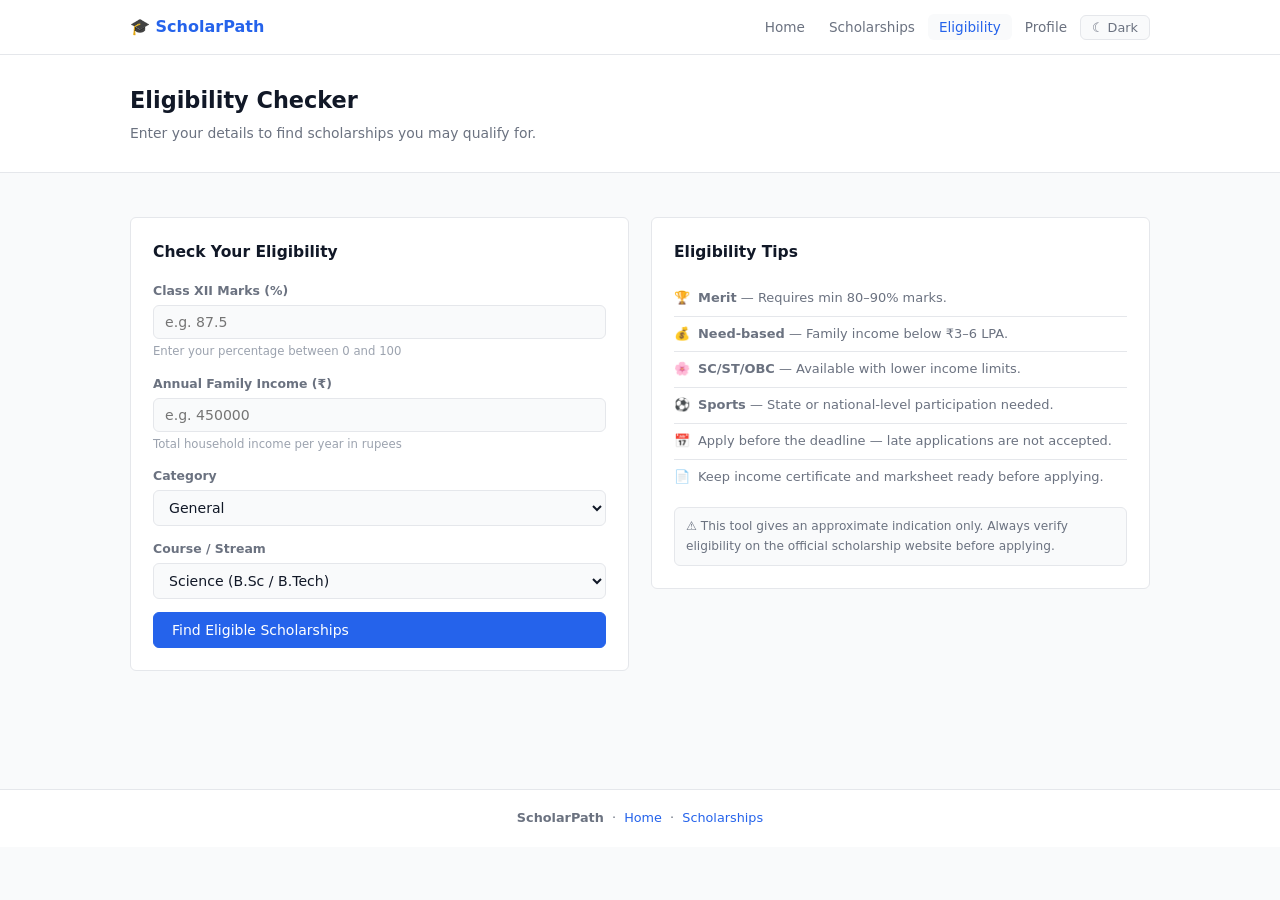
==== calculator.html @ 32f143f3 "Add files via upload" ====
<!DOCTYPE html>
<html lang="en">
<head>
  <meta charset="UTF-8">
  <meta name="viewport" content="width=device-width, initial-scale=1.0">
  <meta name="description" content="Check your scholarship eligibility. Enter your marks, income, and category to see matching scholarships.">
  <title>Eligibility Checker — ScholarPath</title>
  <link rel="stylesheet" href="style.css">
</head>
<body data-page="calculator">

<nav class="navbar">
  <div class="container navbar-inner">
    <a href="index.html" class="nav-logo">🎓 ScholarPath</a>
    <button class="hamburger" id="hamburger" aria-label="Toggle navigation" aria-expanded="false">☰</button>
    <ul class="nav-links" id="navLinks">
      <li><a href="index.html"        class="nav-link">Home</a></li>
      <li><a href="scholarships.html" class="nav-link">Scholarships</a></li>
      <li><a href="calculator.html"   class="nav-link">Eligibility</a></li>
      <li><a href="profile.html"      class="nav-link">Profile</a></li>
      <li><button id="darkBtn" aria-label="Toggle dark mode">☾ Dark</button></li>
    </ul>
  </div>
</nav>

<div class="page-header">
  <div class="container">
    <h1>Eligibility Checker</h1>
    <p>Enter your details to find scholarships you may qualify for.</p>
  </div>
</div>

<main class="section">
  <div class="container">
    <div class="calc-wrap">

      <div>
        <div class="calc-card">
          <h2>Check Your Eligibility</h2>
          <form id="eligForm" novalidate>

            <div class="form-group">
              <label for="marks">Class XII Marks (%)</label>
              <input type="number" id="marks" min="0" max="100" step="0.1" placeholder="e.g. 87.5" required aria-required="true" aria-describedby="marksErr">
              <p class="err-msg" id="marksErr" role="alert"></p>
              <p class="form-hint">Enter your percentage between 0 and 100</p>
            </div>

            <div class="form-group">
              <label for="income">Annual Family Income (₹)</label>
              <input type="number" id="income" min="0" step="10000" placeholder="e.g. 450000" required aria-required="true" aria-describedby="incomeErr">
              <p class="err-msg" id="incomeErr" role="alert"></p>
              <p class="form-hint">Total household income per year in rupees</p>
            </div>

            <div class="form-group">
              <label for="catSel">Category</label>
              <select id="catSel" aria-required="true">
                <option value="general">General</option>
                <option value="obc">OBC</option>
                <option value="sc">SC</option>
                <option value="st">ST</option>
                <option value="ews">EWS</option>
              </select>
            </div>

            <div class="form-group">
              <label for="course">Course / Stream</label>
              <select id="course">
                <option value="science">Science (B.Sc / B.Tech)</option>
                <option value="arts">Arts / Humanities</option>
                <option value="commerce">Commerce (B.Com / BBA)</option>
                <option value="medicine">Medicine (MBBS / BDS)</option>
                <option value="law">Law (LLB)</option>
                <option value="other">Other</option>
              </select>
            </div>

            <button type="submit" class="btn btn-primary" style="width:100%;" aria-label="Find eligible scholarships">
              Find Eligible Scholarships
            </button>

          </form>
        </div>

        <div id="results" class="results-box" aria-live="polite"></div>
      </div>

      <div class="tips-card">
        <h3>Eligibility Tips</h3>
        <ul class="tips-list">
          <li><span>🏆</span><span><strong>Merit</strong> — Requires min 80–90% marks.</span></li>
          <li><span>💰</span><span><strong>Need-based</strong> — Family income below ₹3–6 LPA.</span></li>
          <li><span>🌸</span><span><strong>SC/ST/OBC</strong> — Available with lower income limits.</span></li>
          <li><span>⚽</span><span><strong>Sports</strong> — State or national-level participation needed.</span></li>
          <li><span>📅</span><span>Apply before the deadline — late applications are not accepted.</span></li>
          <li><span>📄</span><span>Keep income certificate and marksheet ready before applying.</span></li>
        </ul>
        <div class="disclaimer">
          ⚠ This tool gives an approximate indication only. Always verify eligibility on the official scholarship website before applying.
        </div>
      </div>

    </div>
  </div>
</main>

<footer class="footer">
  <strong>ScholarPath</strong> &nbsp;·&nbsp;
  <a href="index.html">Home</a> &nbsp;·&nbsp;
  <a href="scholarships.html">Scholarships</a>
</footer>

<script type="module" src="app.js" defer></script>
</body>
</html>
---- style.css ----
:root {
  --blue:    #2563eb;
  --blue-bg: #eff6ff;
  --green:   #16a34a;
  --red:     #dc2626;
  --yellow:  #d97706;
  --bg:      #f9fafb;
  --white:   #ffffff;
  --text:    #111827;
  --muted:   #6b7280;
  --light:   #9ca3af;
  --border:  #e5e7eb;
  --radius:  6px;
  --font:    system-ui, -apple-system, sans-serif;
}

[data-theme="dark"] {
  --bg:      #111827;
  --white:   #1f2937;
  --text:    #f9fafb;
  --muted:   #9ca3af;
  --light:   #6b7280;
  --border:  #374151;
  --blue-bg: #1e3a8a;
}

*, *::before, *::after { box-sizing: border-box; margin: 0; padding: 0; }
html { scroll-behavior: smooth; }
body { font-family: var(--font); background: var(--bg); color: var(--text); font-size: 15px; line-height: 1.6; }
img  { max-width: 100%; display: block; }
a    { color: var(--blue); text-decoration: none; }
a:hover { text-decoration: underline; }

.hidden { display: none !important; }
.container { max-width: 1060px; margin: 0 auto; padding: 0 20px; }
.section   { padding: 44px 0; }

.btn {
  display: inline-flex;
  align-items: center;
  gap: 6px;
  padding: 9px 18px;
  border-radius: var(--radius);
  font-family: var(--font);
  font-size: 0.875rem;
  font-weight: 500;
  cursor: pointer;
  border: 1px solid transparent;
  transition: background 0.15s, border-color 0.15s;
}
.btn-primary { background: var(--blue); color: #fff; border-color: var(--blue); }
.btn-primary:hover { background: #1d4ed8; text-decoration: none; }
.btn-outline { background: transparent; color: var(--blue); border-color: var(--blue); }
.btn-outline:hover { background: var(--blue-bg); text-decoration: none; }

/* Navbar */
.navbar { background: var(--white); border-bottom: 1px solid var(--border); position: sticky; top: 0; z-index: 100; }
.navbar-inner { display: flex; align-items: center; justify-content: space-between; height: 54px; }
.nav-logo { font-weight: 700; font-size: 1rem; color: var(--blue) !important; text-decoration: none; }
.nav-links { display: flex; align-items: center; gap: 2px; list-style: none; }
.nav-links a { color: var(--muted); font-size: 0.85rem; padding: 5px 11px; border-radius: var(--radius); transition: background 0.15s, color 0.15s; }
.nav-links a:hover, .nav-links a.active { background: var(--bg); color: var(--text); text-decoration: none; }
.nav-links a.active { color: var(--blue); font-weight: 500; }
#darkBtn { background: var(--bg); border: 1px solid var(--border); color: var(--muted); padding: 4px 11px; border-radius: var(--radius); cursor: pointer; font-size: 0.8rem; font-family: var(--font); }
#darkBtn:hover { background: var(--border); }
.hamburger { display: none; background: none; border: none; color: var(--text); font-size: 1.2rem; cursor: pointer; }

/* Hero */
.hero { background: var(--white); border-bottom: 1px solid var(--border); padding: 52px 0; }
.hero-inner { display: grid; grid-template-columns: 1fr 1fr; gap: 48px; align-items: center; }
.hero-label { display: inline-block; background: var(--blue-bg); color: var(--blue); font-size: 0.75rem; font-weight: 600; padding: 2px 9px; border-radius: 4px; margin-bottom: 12px; }
.hero h1   { font-size: clamp(1.5rem, 3vw, 2.1rem); font-weight: 700; line-height: 1.25; margin-bottom: 12px; }
.hero p    { color: var(--muted); font-size: 0.93rem; margin-bottom: 20px; }
.hero-btns { display: flex; gap: 10px; flex-wrap: wrap; }
.hero-img  { border-radius: var(--radius); overflow: hidden; border: 1px solid var(--border); }
.hero-img img { width: 100%; height: 260px; object-fit: cover; }

/* Stats */
.stats { background: var(--blue); padding: 18px 0; }
.stats-inner { display: flex; justify-content: space-around; flex-wrap: wrap; gap: 12px; }
.stat { text-align: center; color: #fff; }
.stat-n { font-size: 1.5rem; font-weight: 700; }
.stat-l { font-size: 0.72rem; opacity: 0.75; }

/* How it works */
.how-grid { display: grid; grid-template-columns: repeat(auto-fit, minmax(190px, 1fr)); gap: 14px; margin-top: 20px; }
.how-card { background: var(--white); border: 1px solid var(--border); border-radius: var(--radius); padding: 18px; text-align: center; }
.how-icon { font-size: 1.5rem; margin-bottom: 8px; }
.how-card h4 { font-size: 0.87rem; font-weight: 600; margin-bottom: 5px; }
.how-card p  { font-size: 0.8rem; color: var(--muted); }

/* Info / note box */
.note-box { background: var(--white); border: 1px solid var(--border); border-left: 3px solid var(--blue); border-radius: var(--radius); padding: 16px 18px; margin-top: 24px; }
.note-box h4 { font-size: 0.87rem; font-weight: 600; margin-bottom: 6px; }
.note-box p  { font-size: 0.82rem; color: var(--muted); line-height: 1.65; }

/* Page header */
.page-header { background: var(--white); border-bottom: 1px solid var(--border); padding: 28px 0; }
.page-header h1 { font-size: 1.4rem; font-weight: 700; margin-bottom: 3px; }
.page-header p  { color: var(--muted); font-size: 0.87rem; }

/* Toolbar */
.toolbar { display: flex; gap: 10px; flex-wrap: wrap; align-items: center; margin-bottom: 18px; }
.search-wrap { flex: 1; min-width: 180px; position: relative; }
.search-wrap input { width: 100%; padding: 7px 11px 7px 32px; border: 1px solid var(--border); border-radius: var(--radius); background: var(--white); color: var(--text); font-family: var(--font); font-size: 0.87rem; }
.search-wrap input:focus { outline: 2px solid var(--blue); outline-offset: -1px; }
.search-icon { position: absolute; left: 9px; top: 50%; transform: translateY(-50%); font-size: 0.85rem; color: var(--light); pointer-events: none; }
.filter-sel { padding: 7px 11px; border: 1px solid var(--border); border-radius: var(--radius); background: var(--white); color: var(--text); font-family: var(--font); font-size: 0.87rem; cursor: pointer; }
.filter-sel:focus { outline: 2px solid var(--blue); outline-offset: -1px; }
#resultCount { font-size: 0.8rem; color: var(--muted); margin-left: auto; }

/* Cards */
.cards-grid { display: grid; grid-template-columns: repeat(auto-fill, minmax(280px, 1fr)); gap: 14px; }
.card { background: var(--white); border: 1px solid var(--border); border-radius: var(--radius); padding: 16px; display: flex; flex-direction: column; gap: 9px; }
.card-top { display: flex; justify-content: space-between; align-items: center; }
.badge { font-size: 0.71rem; font-weight: 600; padding: 2px 7px; border-radius: 3px; }
.badge-merit    { background: #fef9c3; color: #854d0e; }
.badge-need     { background: #dbeafe; color: #1e40af; }
.badge-sports   { background: #dcfce7; color: #166534; }
.badge-minority { background: #fce7f3; color: #9d174d; }
[data-theme="dark"] .badge-merit    { background: #422006; color: #fde68a; }
[data-theme="dark"] .badge-need     { background: #1e3a8a; color: #bfdbfe; }
[data-theme="dark"] .badge-sports   { background: #14532d; color: #bbf7d0; }
[data-theme="dark"] .badge-minority { background: #831843; color: #fbcfe8; }
.status { font-size: 0.72rem; font-weight: 600; }
.status.open   { color: var(--green); }
.status.closed { color: var(--red);   }
.card-name  { font-size: 0.93rem; font-weight: 600; line-height: 1.3; }
.card-desc  { font-size: 0.8rem; color: var(--muted); flex: 1; }
.card-foot  { display: flex; justify-content: space-between; align-items: center; flex-wrap: wrap; gap: 4px; padding-top: 8px; border-top: 1px solid var(--border); font-size: 0.78rem; }
.amount     { font-weight: 700; color: var(--blue); }
.deadline   { color: var(--muted); }
.elig-note  { font-size: 0.76rem; color: var(--muted); background: var(--bg); padding: 5px 9px; border-radius: 4px; }

/* Table */
.tbl-section { margin-top: 44px; }
.tbl-section h2 { font-size: 1rem; font-weight: 600; margin-bottom: 3px; }
.tbl-section p  { font-size: 0.82rem; color: var(--muted); margin-bottom: 12px; }
.tbl-wrap { overflow-x: auto; border: 1px solid var(--border); border-radius: var(--radius); }
table { width: 100%; border-collapse: collapse; background: var(--white); font-size: 0.83rem; }
th { background: var(--bg); color: var(--muted); font-size: 0.72rem; font-weight: 600; text-transform: uppercase; letter-spacing: 0.04em; padding: 9px 13px; text-align: left; border-bottom: 1px solid var(--border); }
td { padding: 10px 13px; border-bottom: 1px solid var(--border); }
tr:last-child td { border-bottom: none; }
tr:hover td { background: var(--bg); }
.no-results { grid-column: 1/-1; text-align: center; padding: 44px 20px; color: var(--muted); font-size: 0.9rem; }

/* Calculator */
.calc-wrap { display: grid; grid-template-columns: 1fr 1fr; gap: 22px; align-items: start; }
.calc-card, .tips-card { background: var(--white); border: 1px solid var(--border); border-radius: var(--radius); padding: 22px; }
.calc-card h2, .tips-card h3 { font-size: 0.97rem; font-weight: 600; margin-bottom: 16px; }

.form-group { margin-bottom: 13px; }
.form-group label { display: block; font-size: 0.78rem; font-weight: 600; color: var(--muted); margin-bottom: 4px; }
.form-group input,
.form-group select { width: 100%; padding: 8px 11px; border: 1px solid var(--border); border-radius: var(--radius); background: var(--bg); color: var(--text); font-family: var(--font); font-size: 0.88rem; }
.form-group input:focus,
.form-group select:focus { outline: 2px solid var(--blue); outline-offset: -1px; }
.form-group input.error { border-color: var(--red); }
.err-msg { font-size: 0.73rem; color: var(--red); margin-top: 3px; display: none; }
.err-msg.show { display: block; }
.form-hint { font-size: 0.73rem; color: var(--light); margin-top: 3px; }

.results-box { margin-top: 18px; }
.results-heading { font-size: 0.93rem; font-weight: 600; margin-bottom: 10px; }
.result-item { display: flex; align-items: center; gap: 10px; padding: 9px 12px; border: 1px solid var(--border); border-radius: var(--radius); background: var(--white); margin-bottom: 7px; flex-wrap: wrap; }
.result-name   { flex: 1; font-size: 0.84rem; font-weight: 500; }
.result-amount { font-weight: 700; color: var(--blue); font-size: 0.84rem; white-space: nowrap; }
.result-link   { font-size: 0.78rem; }
.tip-text      { font-size: 0.82rem; color: var(--muted); }

.tips-list { list-style: none; padding: 0; }
.tips-list li { padding: 7px 0; border-bottom: 1px solid var(--border); font-size: 0.81rem; color: var(--muted); display: flex; gap: 8px; }
.tips-list li:last-child { border-bottom: none; }
.disclaimer { margin-top: 13px; padding: 9px 11px; background: var(--bg); border-radius: var(--radius); font-size: 0.76rem; color: var(--muted); border: 1px solid var(--border); }

/* Profile */
.profile-box { background: var(--white); border: 1px solid var(--border); border-radius: var(--radius); padding: 22px; max-width: 500px; }
.profile-box h2 { font-size: 0.97rem; font-weight: 600; margin-bottom: 16px; padding-bottom: 10px; border-bottom: 1px solid var(--border); }
.profile-row { display: flex; gap: 12px; padding: 8px 0; border-bottom: 1px solid var(--border); font-size: 0.84rem; }
.profile-row:last-of-type { border-bottom: none; }
.profile-label { width: 120px; color: var(--muted); font-weight: 500; flex-shrink: 0; }

/* Footer */
.footer { border-top: 1px solid var(--border); background: var(--white); text-align: center; padding: 18px; font-size: 0.8rem; color: var(--muted); margin-top: 56px; }

/* Responsive */
@media (max-width: 800px) {
  .hero-inner  { grid-template-columns: 1fr; }
  .hero-img    { display: none; }
  .calc-wrap   { grid-template-columns: 1fr; }
}
@media (max-width: 600px) {
  .nav-links { display: none; flex-direction: column; position: absolute; top: 54px; left: 0; right: 0; background: var(--white); border-bottom: 1px solid var(--border); padding: 8px; }
  .nav-links.open { display: flex; }
  .hamburger { display: block; }
  .navbar-inner { position: relative; }
  .toolbar { flex-direction: column; align-items: stretch; }
  #resultCount { margin-left: 0; }
  .section { padding: 30px 0; }
}
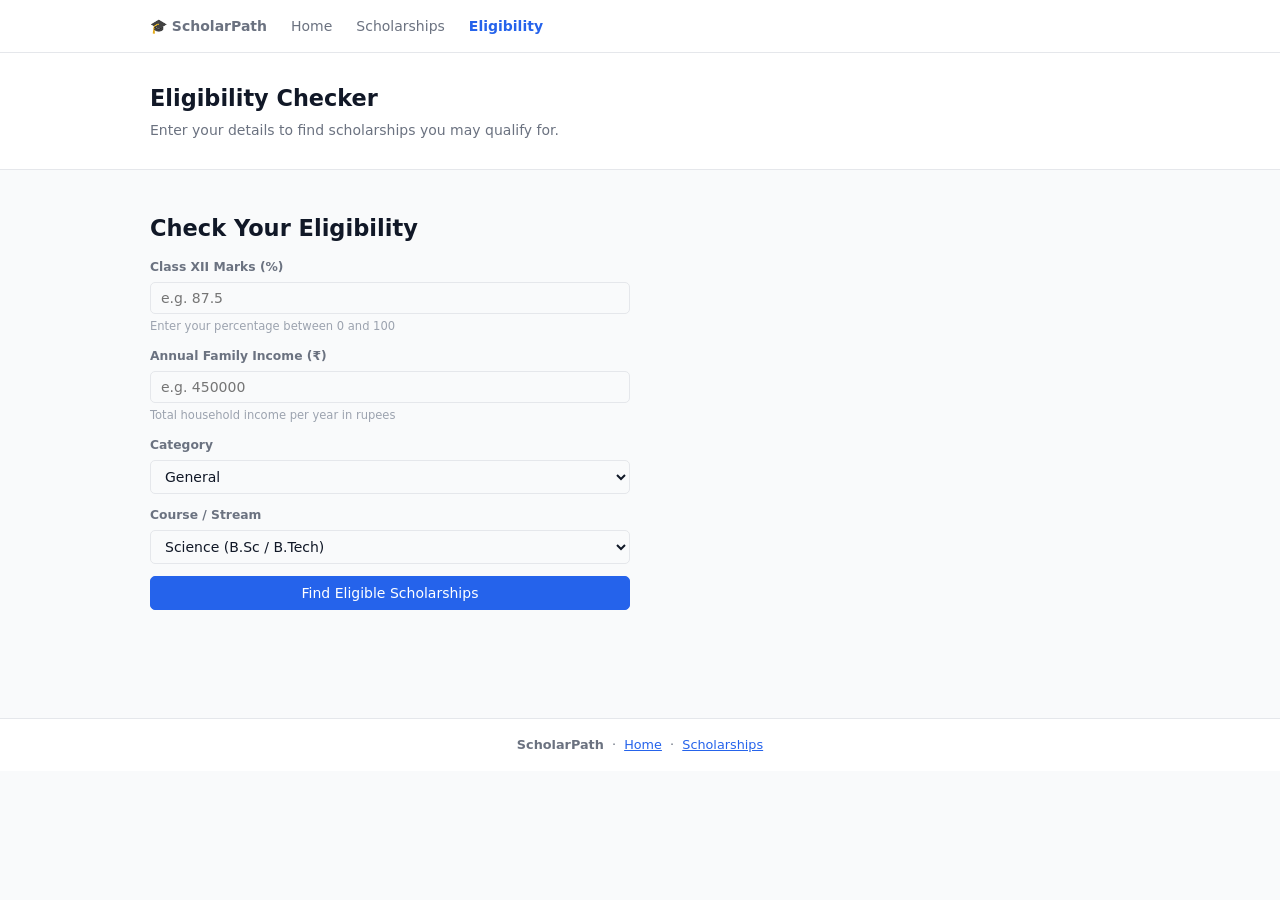
==== commit 5d90b2f0: "Add files via upload" ====
--- a/calculator.html
+++ b/calculator.html
@@ -3,23 +3,18 @@
 <head>
   <meta charset="UTF-8">
   <meta name="viewport" content="width=device-width, initial-scale=1.0">
-  <meta name="description" content="Check your scholarship eligibility. Enter your marks, income, and category to see matching scholarships.">
+  <meta name="description" content="Check your scholarship eligibility — enter your marks and income to find matching scholarships.">
   <title>Eligibility Checker — ScholarPath</title>
   <link rel="stylesheet" href="style.css">
 </head>
-<body data-page="calculator">
+<body>
 
 <nav class="navbar">
-  <div class="container navbar-inner">
+  <div class="container nav-inner">
     <a href="index.html" class="nav-logo">🎓 ScholarPath</a>
-    <button class="hamburger" id="hamburger" aria-label="Toggle navigation" aria-expanded="false">☰</button>
-    <ul class="nav-links" id="navLinks">
-      <li><a href="index.html"        class="nav-link">Home</a></li>
-      <li><a href="scholarships.html" class="nav-link">Scholarships</a></li>
-      <li><a href="calculator.html"   class="nav-link">Eligibility</a></li>
-      <li><a href="profile.html"      class="nav-link">Profile</a></li>
-      <li><button id="darkBtn" aria-label="Toggle dark mode">☾ Dark</button></li>
-    </ul>
+    <a href="index.html">Home</a>
+    <a href="scholarships.html">Scholarships</a>
+    <a href="calculator.html" class="active">Eligibility</a>
   </div>
 </nav>
 
@@ -32,76 +27,54 @@
 
 <main class="section">
   <div class="container">
-    <div class="calc-wrap">
+    <div class="calc-card" style="max-width:480px;">
+      <h2>Check Your Eligibility</h2>
+      <form id="eligForm" novalidate>
 
-      <div>
-        <div class="calc-card">
-          <h2>Check Your Eligibility</h2>
-          <form id="eligForm" novalidate>
-
-            <div class="form-group">
-              <label for="marks">Class XII Marks (%)</label>
-              <input type="number" id="marks" min="0" max="100" step="0.1" placeholder="e.g. 87.5" required aria-required="true" aria-describedby="marksErr">
-              <p class="err-msg" id="marksErr" role="alert"></p>
-              <p class="form-hint">Enter your percentage between 0 and 100</p>
-            </div>
-
-            <div class="form-group">
-              <label for="income">Annual Family Income (₹)</label>
-              <input type="number" id="income" min="0" step="10000" placeholder="e.g. 450000" required aria-required="true" aria-describedby="incomeErr">
-              <p class="err-msg" id="incomeErr" role="alert"></p>
-              <p class="form-hint">Total household income per year in rupees</p>
-            </div>
-
-            <div class="form-group">
-              <label for="catSel">Category</label>
-              <select id="catSel" aria-required="true">
-                <option value="general">General</option>
-                <option value="obc">OBC</option>
-                <option value="sc">SC</option>
-                <option value="st">ST</option>
-                <option value="ews">EWS</option>
-              </select>
-            </div>
-
-            <div class="form-group">
-              <label for="course">Course / Stream</label>
-              <select id="course">
-                <option value="science">Science (B.Sc / B.Tech)</option>
-                <option value="arts">Arts / Humanities</option>
-                <option value="commerce">Commerce (B.Com / BBA)</option>
-                <option value="medicine">Medicine (MBBS / BDS)</option>
-                <option value="law">Law (LLB)</option>
-                <option value="other">Other</option>
-              </select>
-            </div>
-
-            <button type="submit" class="btn btn-primary" style="width:100%;" aria-label="Find eligible scholarships">
-              Find Eligible Scholarships
-            </button>
-
-          </form>
+        <div class="form-group">
+          <label for="marks">Class XII Marks (%)</label>
+          <input type="number" id="marks" min="0" max="100" step="0.1" placeholder="e.g. 87.5" required aria-required="true" aria-describedby="marksErr">
+          <p class="err-msg" id="marksErr" role="alert"></p>
+          <p class="form-hint">Enter your percentage between 0 and 100</p>
         </div>
 
-        <div id="results" class="results-box" aria-live="polite"></div>
-      </div>
+        <div class="form-group">
+          <label for="income">Annual Family Income (₹)</label>
+          <input type="number" id="income" min="0" step="10000" placeholder="e.g. 450000" required aria-required="true" aria-describedby="incomeErr">
+          <p class="err-msg" id="incomeErr" role="alert"></p>
+          <p class="form-hint">Total household income per year in rupees</p>
+        </div>
 
-      <div class="tips-card">
-        <h3>Eligibility Tips</h3>
-        <ul class="tips-list">
-          <li><span>🏆</span><span><strong>Merit</strong> — Requires min 80–90% marks.</span></li>
-          <li><span>💰</span><span><strong>Need-based</strong> — Family income below ₹3–6 LPA.</span></li>
-          <li><span>🌸</span><span><strong>SC/ST/OBC</strong> — Available with lower income limits.</span></li>
-          <li><span>⚽</span><span><strong>Sports</strong> — State or national-level participation needed.</span></li>
-          <li><span>📅</span><span>Apply before the deadline — late applications are not accepted.</span></li>
-          <li><span>📄</span><span>Keep income certificate and marksheet ready before applying.</span></li>
-        </ul>
-        <div class="disclaimer">
-          ⚠ This tool gives an approximate indication only. Always verify eligibility on the official scholarship website before applying.
+        <div class="form-group">
+          <label for="catSel">Category</label>
+          <select id="catSel">
+            <option value="general">General</option>
+            <option value="obc">OBC</option>
+            <option value="sc">SC</option>
+            <option value="st">ST</option>
+            <option value="ews">EWS</option>
+          </select>
         </div>
-      </div>
 
+        <div class="form-group">
+          <label for="course">Course / Stream</label>
+          <select id="course">
+            <option value="science">Science (B.Sc / B.Tech)</option>
+            <option value="arts">Arts / Humanities</option>
+            <option value="commerce">Commerce (B.Com / BBA)</option>
+            <option value="medicine">Medicine (MBBS / BDS)</option>
+            <option value="law">Law (LLB)</option>
+            <option value="other">Other</option>
+          </select>
+        </div>
+
+        <button type="submit" class="btn btn-blue" style="width:100%;">Find Eligible Scholarships</button>
+
+      </form>
     </div>
+
+    <div id="results" style="max-width:480px;margin-top:16px;"></div>
+
   </div>
 </main>
 
--- a/style.css
+++ b/style.css
@@ -1,200 +1,136 @@
 :root {
-  --blue:    #2563eb;
-  --blue-bg: #eff6ff;
-  --green:   #16a34a;
-  --red:     #dc2626;
-  --yellow:  #d97706;
-  --bg:      #f9fafb;
-  --white:   #ffffff;
-  --text:    #111827;
-  --muted:   #6b7280;
-  --light:   #9ca3af;
-  --border:  #e5e7eb;
-  --radius:  6px;
-  --font:    system-ui, -apple-system, sans-serif;
-}
-
-[data-theme="dark"] {
-  --bg:      #111827;
-  --white:   #1f2937;
-  --text:    #f9fafb;
-  --muted:   #9ca3af;
-  --light:   #6b7280;
-  --border:  #374151;
-  --blue-bg: #1e3a8a;
+  --blue:   #2563eb;
+  --green:  #16a34a;
+  --red:    #dc2626;
+  --bg:     #f9fafb;
+  --white:  #ffffff;
+  --text:   #111827;
+  --muted:  #6b7280;
+  --border: #e5e7eb;
+  --radius: 5px;
+  --font:   system-ui, -apple-system, sans-serif;
 }
 
 *, *::before, *::after { box-sizing: border-box; margin: 0; padding: 0; }
-html { scroll-behavior: smooth; }
-body { font-family: var(--font); background: var(--bg); color: var(--text); font-size: 15px; line-height: 1.6; }
-img  { max-width: 100%; display: block; }
-a    { color: var(--blue); text-decoration: none; }
-a:hover { text-decoration: underline; }
+body   { font-family: var(--font); background: var(--bg); color: var(--text); font-size: 15px; line-height: 1.6; }
+img    { max-width: 100%; display: block; }
+a      { color: var(--blue); }
+a:hover{ text-decoration: underline; }
 
-.hidden { display: none !important; }
-.container { max-width: 1060px; margin: 0 auto; padding: 0 20px; }
-.section   { padding: 44px 0; }
-
-.btn {
-  display: inline-flex;
-  align-items: center;
-  gap: 6px;
-  padding: 9px 18px;
-  border-radius: var(--radius);
-  font-family: var(--font);
-  font-size: 0.875rem;
-  font-weight: 500;
-  cursor: pointer;
-  border: 1px solid transparent;
-  transition: background 0.15s, border-color 0.15s;
-}
-.btn-primary { background: var(--blue); color: #fff; border-color: var(--blue); }
-.btn-primary:hover { background: #1d4ed8; text-decoration: none; }
-.btn-outline { background: transparent; color: var(--blue); border-color: var(--blue); }
-.btn-outline:hover { background: var(--blue-bg); text-decoration: none; }
+.container { max-width: 1020px; margin: 0 auto; padding: 0 20px; }
+.section   { padding: 40px 0; }
 
 /* Navbar */
-.navbar { background: var(--white); border-bottom: 1px solid var(--border); position: sticky; top: 0; z-index: 100; }
-.navbar-inner { display: flex; align-items: center; justify-content: space-between; height: 54px; }
-.nav-logo { font-weight: 700; font-size: 1rem; color: var(--blue) !important; text-decoration: none; }
-.nav-links { display: flex; align-items: center; gap: 2px; list-style: none; }
-.nav-links a { color: var(--muted); font-size: 0.85rem; padding: 5px 11px; border-radius: var(--radius); transition: background 0.15s, color 0.15s; }
-.nav-links a:hover, .nav-links a.active { background: var(--bg); color: var(--text); text-decoration: none; }
-.nav-links a.active { color: var(--blue); font-weight: 500; }
-#darkBtn { background: var(--bg); border: 1px solid var(--border); color: var(--muted); padding: 4px 11px; border-radius: var(--radius); cursor: pointer; font-size: 0.8rem; font-family: var(--font); }
-#darkBtn:hover { background: var(--border); }
-.hamburger { display: none; background: none; border: none; color: var(--text); font-size: 1.2rem; cursor: pointer; }
+.navbar { background: var(--white); border-bottom: 1px solid var(--border); }
+.nav-inner { display: flex; align-items: center; gap: 24px; height: 52px; }
+.nav-logo  { font-weight: 700; color: var(--blue); text-decoration: none; font-size: 1rem; }
+.nav-inner a { font-size: 0.875rem; color: var(--muted); text-decoration: none; }
+.nav-inner a:hover, .nav-inner a.active { color: var(--text); }
+.nav-inner a.active { font-weight: 600; color: var(--blue); }
+
+/* Page header */
+.page-header { padding: 28px 0; background: var(--white); border-bottom: 1px solid var(--border); }
+.page-header h1 { font-size: 1.4rem; font-weight: 700; margin-bottom: 2px; }
+.page-header p  { font-size: 0.875rem; color: var(--muted); }
 
 /* Hero */
-.hero { background: var(--white); border-bottom: 1px solid var(--border); padding: 52px 0; }
-.hero-inner { display: grid; grid-template-columns: 1fr 1fr; gap: 48px; align-items: center; }
-.hero-label { display: inline-block; background: var(--blue-bg); color: var(--blue); font-size: 0.75rem; font-weight: 600; padding: 2px 9px; border-radius: 4px; margin-bottom: 12px; }
-.hero h1   { font-size: clamp(1.5rem, 3vw, 2.1rem); font-weight: 700; line-height: 1.25; margin-bottom: 12px; }
-.hero p    { color: var(--muted); font-size: 0.93rem; margin-bottom: 20px; }
-.hero-btns { display: flex; gap: 10px; flex-wrap: wrap; }
-.hero-img  { border-radius: var(--radius); overflow: hidden; border: 1px solid var(--border); }
-.hero-img img { width: 100%; height: 260px; object-fit: cover; }
+.hero { background: var(--white); border-bottom: 1px solid var(--border); padding: 48px 0; }
+.hero-grid { display: grid; grid-template-columns: 1fr 1fr; gap: 40px; align-items: center; }
+.hero h1  { font-size: clamp(1.4rem, 3vw, 2rem); font-weight: 700; line-height: 1.25; margin-bottom: 10px; }
+.hero p   { color: var(--muted); font-size: 0.9rem; margin-bottom: 18px; }
+.hero img { border-radius: var(--radius); border: 1px solid var(--border); width: 100%; height: 240px; object-fit: cover; }
+.btn-row  { display: flex; gap: 10px; flex-wrap: wrap; }
+
+.btn { display: inline-block; padding: 8px 16px; border-radius: var(--radius); font-size: 0.875rem; font-weight: 500; cursor: pointer; text-decoration: none; border: 1px solid transparent; font-family: var(--font); }
+.btn-blue  { background: var(--blue); color: #fff; border-color: var(--blue); }
+.btn-blue:hover { background: #1d4ed8; text-decoration: none; }
+.btn-ghost { background: transparent; color: var(--blue); border-color: var(--blue); }
+.btn-ghost:hover { background: #eff6ff; text-decoration: none; }
 
 /* Stats */
-.stats { background: var(--blue); padding: 18px 0; }
-.stats-inner { display: flex; justify-content: space-around; flex-wrap: wrap; gap: 12px; }
+.stats { background: var(--blue); padding: 16px 0; }
+.stats-row { display: flex; justify-content: space-around; flex-wrap: wrap; gap: 10px; }
 .stat { text-align: center; color: #fff; }
-.stat-n { font-size: 1.5rem; font-weight: 700; }
-.stat-l { font-size: 0.72rem; opacity: 0.75; }
+.stat-n { font-size: 1.4rem; font-weight: 700; }
+.stat-l { font-size: 0.72rem; opacity: 0.8; }
 
-/* How it works */
-.how-grid { display: grid; grid-template-columns: repeat(auto-fit, minmax(190px, 1fr)); gap: 14px; margin-top: 20px; }
-.how-card { background: var(--white); border: 1px solid var(--border); border-radius: var(--radius); padding: 18px; text-align: center; }
-.how-icon { font-size: 1.5rem; margin-bottom: 8px; }
-.how-card h4 { font-size: 0.87rem; font-weight: 600; margin-bottom: 5px; }
-.how-card p  { font-size: 0.8rem; color: var(--muted); }
+/* How cards */
+.how-grid { display: grid; grid-template-columns: repeat(auto-fit, minmax(180px, 1fr)); gap: 12px; margin-top: 18px; }
+.how-card { background: var(--white); border: 1px solid var(--border); border-radius: var(--radius); padding: 16px; text-align: center; }
+.how-card .icon { font-size: 1.4rem; margin-bottom: 7px; }
+.how-card h4  { font-size: 0.875rem; font-weight: 600; margin-bottom: 4px; }
+.how-card p   { font-size: 0.8rem; color: var(--muted); }
 
-/* Info / note box */
-.note-box { background: var(--white); border: 1px solid var(--border); border-left: 3px solid var(--blue); border-radius: var(--radius); padding: 16px 18px; margin-top: 24px; }
-.note-box h4 { font-size: 0.87rem; font-weight: 600; margin-bottom: 6px; }
-.note-box p  { font-size: 0.82rem; color: var(--muted); line-height: 1.65; }
+/* Note box */
+.note { background: var(--white); border: 1px solid var(--border); border-left: 3px solid var(--blue); border-radius: var(--radius); padding: 14px 16px; margin-top: 20px; }
+.note h4 { font-size: 0.875rem; font-weight: 600; margin-bottom: 5px; }
+.note p  { font-size: 0.82rem; color: var(--muted); line-height: 1.65; }
 
-/* Page header */
-.page-header { background: var(--white); border-bottom: 1px solid var(--border); padding: 28px 0; }
-.page-header h1 { font-size: 1.4rem; font-weight: 700; margin-bottom: 3px; }
-.page-header p  { color: var(--muted); font-size: 0.87rem; }
+/* Scholarship cards */
+.cards { display: grid; grid-template-columns: repeat(auto-fill, minmax(270px, 1fr)); gap: 13px; }
+.card  { background: var(--white); border: 1px solid var(--border); border-radius: var(--radius); padding: 15px; display: flex; flex-direction: column; gap: 8px; }
+.card-top   { display: flex; justify-content: space-between; align-items: center; }
+.badge { font-size: 0.71rem; font-weight: 600; padding: 2px 7px; border-radius: 3px; }
+.m  { background: #fef9c3; color: #854d0e; }
+.n  { background: #dbeafe; color: #1e40af; }
+.s  { background: #dcfce7; color: #166534; }
+.mi { background: #fce7f3; color: #9d174d; }
 
-/* Toolbar */
-.toolbar { display: flex; gap: 10px; flex-wrap: wrap; align-items: center; margin-bottom: 18px; }
-.search-wrap { flex: 1; min-width: 180px; position: relative; }
-.search-wrap input { width: 100%; padding: 7px 11px 7px 32px; border: 1px solid var(--border); border-radius: var(--radius); background: var(--white); color: var(--text); font-family: var(--font); font-size: 0.87rem; }
-.search-wrap input:focus { outline: 2px solid var(--blue); outline-offset: -1px; }
-.search-icon { position: absolute; left: 9px; top: 50%; transform: translateY(-50%); font-size: 0.85rem; color: var(--light); pointer-events: none; }
-.filter-sel { padding: 7px 11px; border: 1px solid var(--border); border-radius: var(--radius); background: var(--white); color: var(--text); font-family: var(--font); font-size: 0.87rem; cursor: pointer; }
-.filter-sel:focus { outline: 2px solid var(--blue); outline-offset: -1px; }
-#resultCount { font-size: 0.8rem; color: var(--muted); margin-left: auto; }
+.card-name { font-size: 0.9rem; font-weight: 600; line-height: 1.3; }
 
-/* Cards */
-.cards-grid { display: grid; grid-template-columns: repeat(auto-fill, minmax(280px, 1fr)); gap: 14px; }
-.card { background: var(--white); border: 1px solid var(--border); border-radius: var(--radius); padding: 16px; display: flex; flex-direction: column; gap: 9px; }
-.card-top { display: flex; justify-content: space-between; align-items: center; }
-.badge { font-size: 0.71rem; font-weight: 600; padding: 2px 7px; border-radius: 3px; }
-.badge-merit    { background: #fef9c3; color: #854d0e; }
-.badge-need     { background: #dbeafe; color: #1e40af; }
-.badge-sports   { background: #dcfce7; color: #166534; }
-.badge-minority { background: #fce7f3; color: #9d174d; }
-[data-theme="dark"] .badge-merit    { background: #422006; color: #fde68a; }
-[data-theme="dark"] .badge-need     { background: #1e3a8a; color: #bfdbfe; }
-[data-theme="dark"] .badge-sports   { background: #14532d; color: #bbf7d0; }
-[data-theme="dark"] .badge-minority { background: #831843; color: #fbcfe8; }
-.status { font-size: 0.72rem; font-weight: 600; }
-.status.open   { color: var(--green); }
-.status.closed { color: var(--red);   }
-.card-name  { font-size: 0.93rem; font-weight: 600; line-height: 1.3; }
-.card-desc  { font-size: 0.8rem; color: var(--muted); flex: 1; }
-.card-foot  { display: flex; justify-content: space-between; align-items: center; flex-wrap: wrap; gap: 4px; padding-top: 8px; border-top: 1px solid var(--border); font-size: 0.78rem; }
-.amount     { font-weight: 700; color: var(--blue); }
-.deadline   { color: var(--muted); }
-.elig-note  { font-size: 0.76rem; color: var(--muted); background: var(--bg); padding: 5px 9px; border-radius: 4px; }
+.card-foot { display: flex; justify-content: space-between; font-size: 0.77rem; padding-top: 7px; border-top: 1px solid var(--border); flex-wrap: wrap; gap: 4px; }
+.amt  { font-weight: 700; color: var(--blue); }
+.ddl  { color: var(--muted); }
+.elig { font-size: 0.75rem; color: var(--muted); background: var(--bg); padding: 5px 8px; border-radius: 3px; }
 
 /* Table */
-.tbl-section { margin-top: 44px; }
-.tbl-section h2 { font-size: 1rem; font-weight: 600; margin-bottom: 3px; }
-.tbl-section p  { font-size: 0.82rem; color: var(--muted); margin-bottom: 12px; }
-.tbl-wrap { overflow-x: auto; border: 1px solid var(--border); border-radius: var(--radius); }
-table { width: 100%; border-collapse: collapse; background: var(--white); font-size: 0.83rem; }
-th { background: var(--bg); color: var(--muted); font-size: 0.72rem; font-weight: 600; text-transform: uppercase; letter-spacing: 0.04em; padding: 9px 13px; text-align: left; border-bottom: 1px solid var(--border); }
-td { padding: 10px 13px; border-bottom: 1px solid var(--border); }
+.tbl-wrap { overflow-x: auto; border: 1px solid var(--border); border-radius: var(--radius); margin-top: 10px; }
+table { width: 100%; border-collapse: collapse; background: var(--white); font-size: 0.82rem; }
+th { background: var(--bg); color: var(--muted); font-size: 0.71rem; font-weight: 600; text-transform: uppercase; letter-spacing: 0.04em; padding: 9px 12px; text-align: left; border-bottom: 1px solid var(--border); }
+td { padding: 9px 12px; border-bottom: 1px solid var(--border); }
 tr:last-child td { border-bottom: none; }
 tr:hover td { background: var(--bg); }
-.no-results { grid-column: 1/-1; text-align: center; padding: 44px 20px; color: var(--muted); font-size: 0.9rem; }
 
 /* Calculator */
-.calc-wrap { display: grid; grid-template-columns: 1fr 1fr; gap: 22px; align-items: start; }
-.calc-card, .tips-card { background: var(--white); border: 1px solid var(--border); border-radius: var(--radius); padding: 22px; }
-.calc-card h2, .tips-card h3 { font-size: 0.97rem; font-weight: 600; margin-bottom: 16px; }
 
-.form-group { margin-bottom: 13px; }
-.form-group label { display: block; font-size: 0.78rem; font-weight: 600; color: var(--muted); margin-bottom: 4px; }
+.calc-card,
+.calc-card h2,
+
+.form-group { margin-bottom: 12px; }
+.form-group label { display: block; font-size: 0.77rem; font-weight: 600; color: var(--muted); margin-bottom: 4px; }
 .form-group input,
-.form-group select { width: 100%; padding: 8px 11px; border: 1px solid var(--border); border-radius: var(--radius); background: var(--bg); color: var(--text); font-family: var(--font); font-size: 0.88rem; }
+.form-group select { width: 100%; padding: 7px 10px; border: 1px solid var(--border); border-radius: var(--radius); background: var(--bg); color: var(--text); font-family: var(--font); font-size: 0.875rem; }
 .form-group input:focus,
 .form-group select:focus { outline: 2px solid var(--blue); outline-offset: -1px; }
 .form-group input.error { border-color: var(--red); }
-.err-msg { font-size: 0.73rem; color: var(--red); margin-top: 3px; display: none; }
+.err-msg { font-size: 0.72rem; color: var(--red); margin-top: 3px; display: none; }
 .err-msg.show { display: block; }
-.form-hint { font-size: 0.73rem; color: var(--light); margin-top: 3px; }
+.form-hint { font-size: 0.72rem; color: #9ca3af; margin-top: 3px; }
 
-.results-box { margin-top: 18px; }
-.results-heading { font-size: 0.93rem; font-weight: 600; margin-bottom: 10px; }
-.result-item { display: flex; align-items: center; gap: 10px; padding: 9px 12px; border: 1px solid var(--border); border-radius: var(--radius); background: var(--white); margin-bottom: 7px; flex-wrap: wrap; }
-.result-name   { flex: 1; font-size: 0.84rem; font-weight: 500; }
-.result-amount { font-weight: 700; color: var(--blue); font-size: 0.84rem; white-space: nowrap; }
-.result-link   { font-size: 0.78rem; }
-.tip-text      { font-size: 0.82rem; color: var(--muted); }
-
-.tips-list { list-style: none; padding: 0; }
-.tips-list li { padding: 7px 0; border-bottom: 1px solid var(--border); font-size: 0.81rem; color: var(--muted); display: flex; gap: 8px; }
-.tips-list li:last-child { border-bottom: none; }
-.disclaimer { margin-top: 13px; padding: 9px 11px; background: var(--bg); border-radius: var(--radius); font-size: 0.76rem; color: var(--muted); border: 1px solid var(--border); }
+/* Results */
+#results { margin-top: 16px; }
+.result-heading { font-size: 0.875rem; font-weight: 600; margin-bottom: 10px; color: var(--green); }
+.no-match       { font-size: 0.875rem; color: var(--muted); }
+.result-row { display: flex; justify-content: space-between; align-items: center; padding: 9px 12px; border: 1px solid var(--border); border-radius: var(--radius); background: var(--white); margin-bottom: 6px; gap: 10px; flex-wrap: wrap; }
+.r-name { font-size: 0.84rem; font-weight: 500; flex: 1; }
+.r-amt  { font-size: 0.84rem; font-weight: 700; color: var(--blue); white-space: nowrap; }
 
 /* Profile */
-.profile-box { background: var(--white); border: 1px solid var(--border); border-radius: var(--radius); padding: 22px; max-width: 500px; }
-.profile-box h2 { font-size: 0.97rem; font-weight: 600; margin-bottom: 16px; padding-bottom: 10px; border-bottom: 1px solid var(--border); }
-.profile-row { display: flex; gap: 12px; padding: 8px 0; border-bottom: 1px solid var(--border); font-size: 0.84rem; }
-.profile-row:last-of-type { border-bottom: none; }
-.profile-label { width: 120px; color: var(--muted); font-weight: 500; flex-shrink: 0; }
+.profile-card { background: var(--white); border: 1px solid var(--border); border-radius: var(--radius); padding: 20px; max-width: 460px; }
+.profile-card h2 { font-size: 0.93rem; font-weight: 600; margin-bottom: 14px; padding-bottom: 10px; border-bottom: 1px solid var(--border); }
+.p-row { display: flex; gap: 12px; padding: 7px 0; border-bottom: 1px solid var(--border); font-size: 0.84rem; }
+.p-row:last-child { border-bottom: none; }
+.p-lbl { width: 110px; color: var(--muted); flex-shrink: 0; }
 
 /* Footer */
-.footer { border-top: 1px solid var(--border); background: var(--white); text-align: center; padding: 18px; font-size: 0.8rem; color: var(--muted); margin-top: 56px; }
+.footer { border-top: 1px solid var(--border); background: var(--white); text-align: center; padding: 16px; font-size: 0.8rem; color: var(--muted); margin-top: 52px; }
 
-/* Responsive */
-@media (max-width: 800px) {
-  .hero-inner  { grid-template-columns: 1fr; }
-  .hero-img    { display: none; }
-  .calc-wrap   { grid-template-columns: 1fr; }
+@media (max-width: 760px) {
+  .hero-grid    { grid-template-columns: 1fr; }
+  .hero img     { display: none; }
+  .calc-layout  { grid-template-columns: 1fr; }
 }
-@media (max-width: 600px) {
-  .nav-links { display: none; flex-direction: column; position: absolute; top: 54px; left: 0; right: 0; background: var(--white); border-bottom: 1px solid var(--border); padding: 8px; }
-  .nav-links.open { display: flex; }
-  .hamburger { display: block; }
-  .navbar-inner { position: relative; }
-  .toolbar { flex-direction: column; align-items: stretch; }
-  #resultCount { margin-left: 0; }
-  .section { padding: 30px 0; }
+@media (max-width: 500px) {
+  .nav-inner    { gap: 12px; overflow-x: auto; }
+  .section      { padding: 28px 0; }
 }
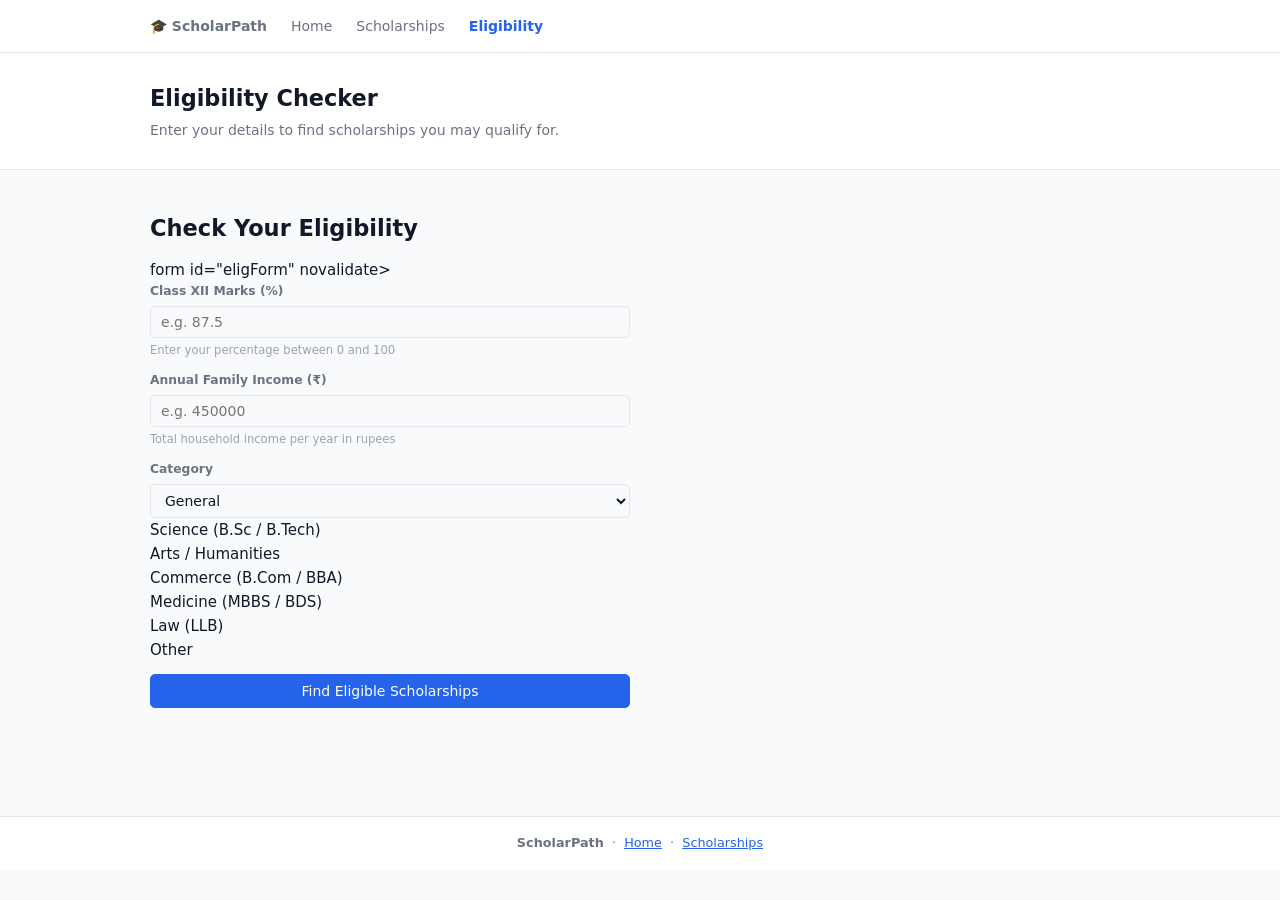
==== commit d8a55b11: "Add files via upload" ====
--- a/calculator.html
+++ b/calculator.html
@@ -28,8 +28,7 @@
 <main class="section">
   <div class="container">
     <div class="calc-card" style="max-width:480px;">
-      <h2>Check Your Eligibility</h2>
-      <form id="eligForm" novalidate>
+      <h2>Check Your Eligibility</h2>form id="eligForm" novalidate>
 
         <div class="form-group">
           <label for="marks">Class XII Marks (%)</label>
@@ -53,6 +52,7 @@
             <option value="sc">SC</option>
             <option value="st">ST</option>
             <option value="ews">EWS</option>
+            <option value=""
           </select>
         </div>
 
